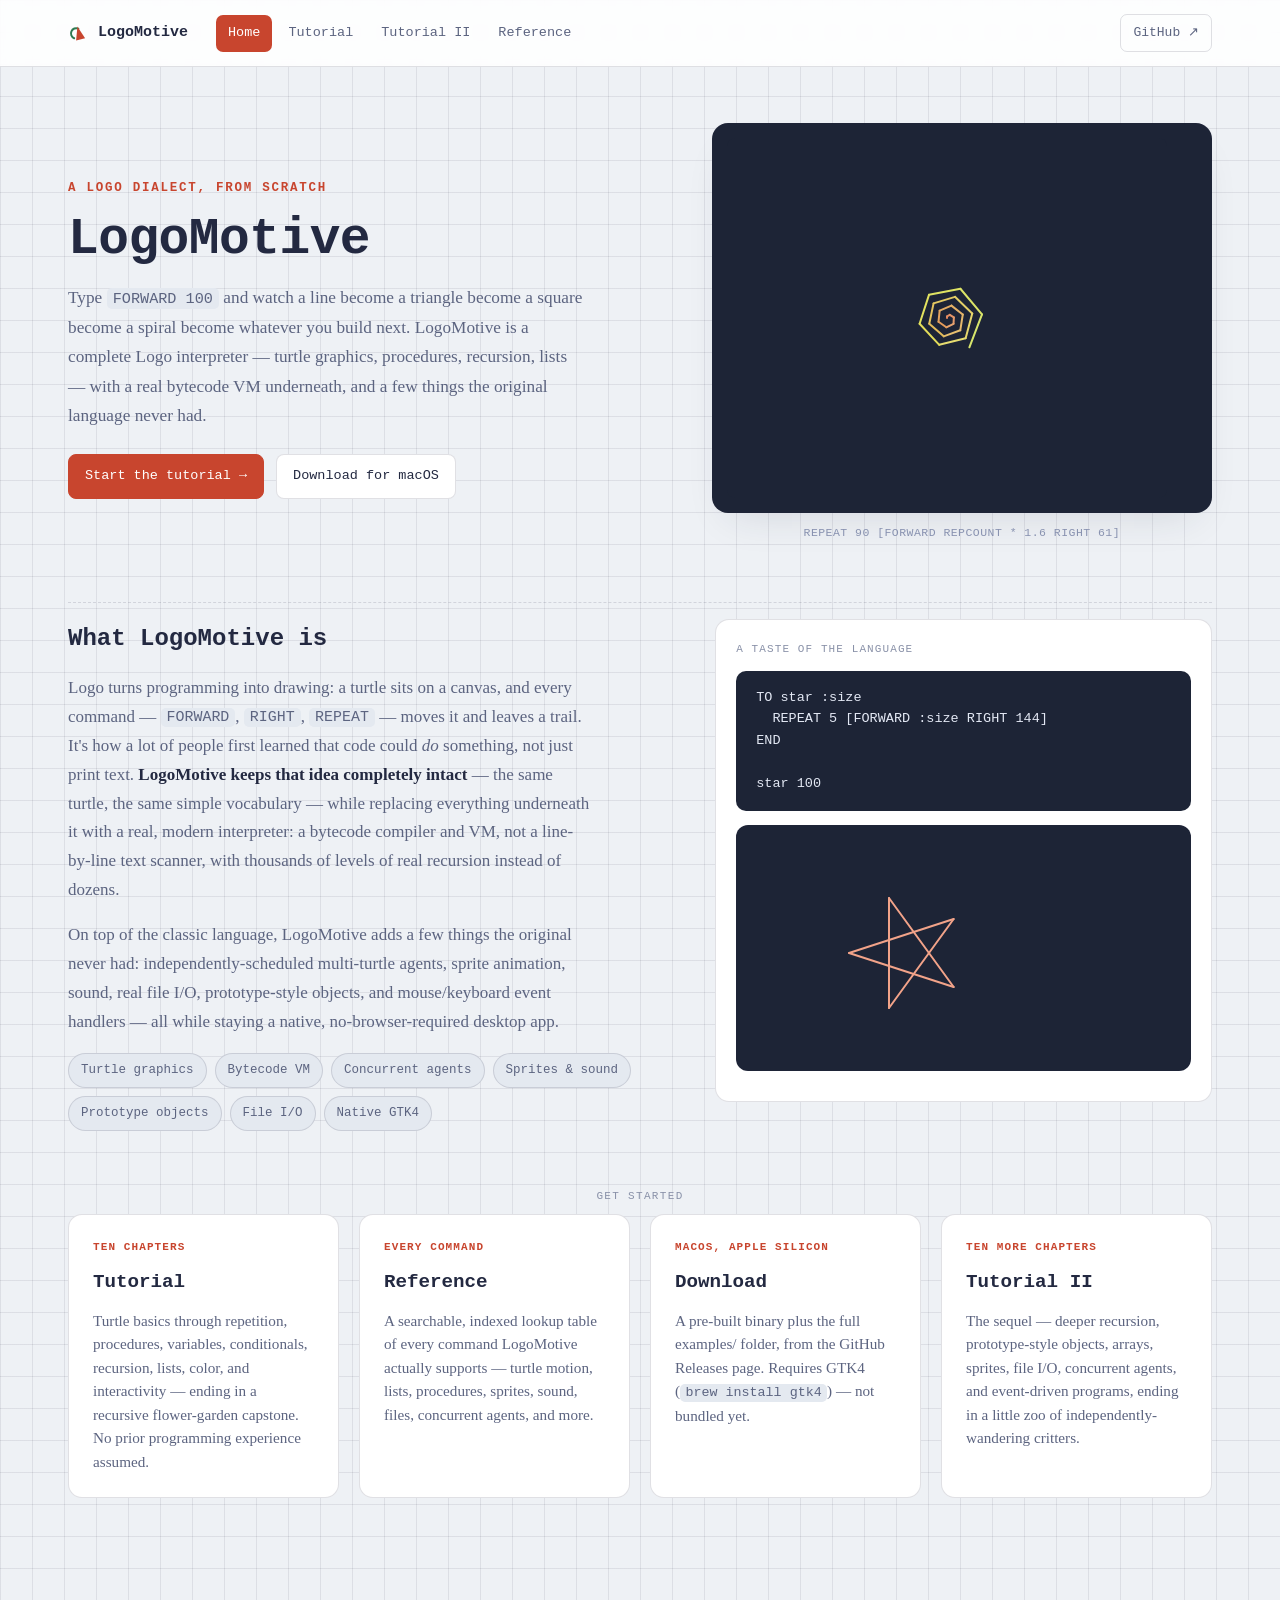
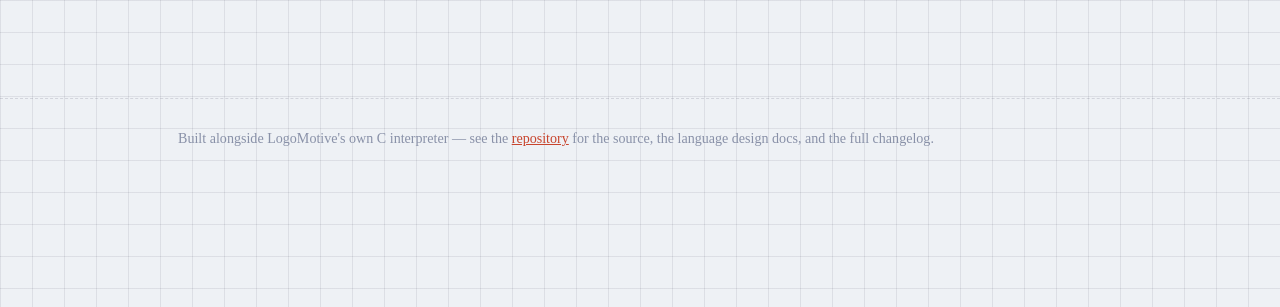
==== website/index.html @ 7a195133 "Add Tutorial II: objects, concurrent agents, sprites, and more docs/TUTORIAL_II.md -- the sequel to " ====
<!doctype html>
<html lang="en">
<head>
<meta charset="utf-8">
<meta name="viewport" content="width=device-width, initial-scale=1">
<title>LogoMotive</title>
<link rel="icon" type="image/svg+xml" href="assets/turtle-mark.svg">
<link rel="stylesheet" href="assets/style.css">
</head>
<body>

<header class="site-header">
  <div class="site-header-inner">
    <a class="site-logo" href="index.html">
      <svg class="logo-mark" viewBox="-50 -50 100 100" aria-hidden="true">
        <path class="trail" d="M -22,24 A 22,22 0 0 1 -3,-20" stroke-width="9" fill="none" stroke-linecap="round"/>
        <path class="turtle" d="M 0,-30 L 21,30 L -21,30 Z" transform="rotate(-14)"/>
      </svg>
      LogoMotive
    </a>
    <nav class="site-nav">
      <a href="index.html" class="current">Home</a>
      <a href="tutorial.html">Tutorial</a>
      <a href="tutorial-2.html">Tutorial II</a>
      <a href="reference.html">Reference</a>
    </nav>
    <a class="site-github" href="https://github.com/hansolovkarlsson/LogoMotive" target="_blank" rel="noopener">GitHub &#8599;</a>
  </div>
</header>

<div class="wrap">

  <div class="tutorial-hero" style="padding-top:56px;">
    <div>
      <p class="eyebrow">A Logo dialect, from scratch</p>
      <h1 class="title">LogoMotive</h1>
      <p class="lede">
        Type <code class="inline">FORWARD 100</code> and watch a line
        become a triangle become a square become a spiral become
        whatever you build next. LogoMotive is a complete Logo
        interpreter — turtle graphics, procedures, recursion, lists —
        with a real bytecode VM underneath, and a few things the
        original language never had.
      </p>
      <div class="hero-actions">
        <a class="btn primary" href="tutorial.html">Start the tutorial &rarr;</a>
        <a class="btn" href="https://github.com/hansolovkarlsson/LogoMotive/releases/latest" target="_blank" rel="noopener">Download for macOS</a>
      </div>
    </div>
    <div>
      <div class="hero-canvas-frame">
        <canvas id="hero-canvas" width="440" height="360"></canvas>
      </div>
      <p class="hero-canvas-caption">REPEAT 90 [FORWARD REPCOUNT * 1.6 RIGHT 61]</p>
    </div>
  </div>

  <div class="about-section">
    <div>
      <h2>What LogoMotive is</h2>
      <p>
        Logo turns programming into drawing: a turtle sits on a canvas,
        and every command — <code class="inline">FORWARD</code>,
        <code class="inline">RIGHT</code>, <code class="inline">REPEAT</code>
        — moves it and leaves a trail. It's how a lot of people first
        learned that code could <em>do</em> something, not just print
        text. <strong>LogoMotive keeps that idea completely intact</strong>
        — the same turtle, the same simple vocabulary — while replacing
        everything underneath it with a real, modern interpreter: a
        bytecode compiler and VM, not a line-by-line text scanner, with
        thousands of levels of real recursion instead of dozens.
      </p>
      <p>
        On top of the classic language, LogoMotive adds a few things
        the original never had: independently-scheduled multi-turtle
        agents, sprite animation, sound, real file I/O, prototype-style
        objects, and mouse/keyboard event handlers — all while staying
        a native, no-browser-required desktop app.
      </p>
      <div class="chip-row">
        <span class="chip">Turtle graphics</span>
        <span class="chip">Bytecode VM</span>
        <span class="chip">Concurrent agents</span>
        <span class="chip">Sprites &amp; sound</span>
        <span class="chip">Prototype objects</span>
        <span class="chip">File I/O</span>
        <span class="chip">Native GTK4</span>
      </div>
    </div>
    <div class="quicklook">
      <p class="quicklook-label">A taste of the language</p>
      <pre class="code">TO star :size
  REPEAT 5 [FORWARD :size RIGHT 144]
END

star 100</pre>
      <div class="diagram-frame">
        <canvas id="dg-star" width="280" height="220"></canvas>
      </div>
    </div>
  </div>

  <p class="section-label">Get started</p>
  <div class="card-grid">
    <a class="card" href="tutorial.html">
      <p class="card-eyebrow">Ten chapters</p>
      <h3>Tutorial</h3>
      <p>Turtle basics through repetition, procedures, variables,
      conditionals, recursion, lists, color, and interactivity — ending
      in a recursive flower-garden capstone. No prior programming
      experience assumed.</p>
    </a>
    <a class="card" href="reference.html">
      <p class="card-eyebrow">Every command</p>
      <h3>Reference</h3>
      <p>A searchable, indexed lookup table of every command
      LogoMotive actually supports — turtle motion, lists, procedures,
      sprites, sound, files, concurrent agents, and more.</p>
    </a>
    <a class="card" href="https://github.com/hansolovkarlsson/LogoMotive/releases/latest" target="_blank" rel="noopener">
      <p class="card-eyebrow">macOS, Apple Silicon</p>
      <h3>Download</h3>
      <p>A pre-built binary plus the full examples/ folder, from the
      GitHub Releases page. Requires GTK4 (<code class="inline">brew
      install gtk4</code>) — not bundled yet.</p>
    </a>
    <a class="card" href="tutorial-2.html">
      <p class="card-eyebrow">Ten more chapters</p>
      <h3>Tutorial II</h3>
      <p>The sequel — deeper recursion, prototype-style objects, arrays,
      sprites, file I/O, concurrent agents, and event-driven programs,
      ending in a little zoo of independently-wandering critters.</p>
    </a>
  </div>
</div>

<footer class="site-footer">
  <div class="wrap narrow">
    Built alongside LogoMotive's own C interpreter — see the
    <a href="https://github.com/hansolovkarlsson/LogoMotive" target="_blank" rel="noopener">repository</a>
    for the source, the language design docs, and the full changelog.
  </div>
</footer>

<script>
(function () {
  "use strict";
  var reduceMotion = window.matchMedia && window.matchMedia("(prefers-reduced-motion: reduce)").matches;

  function makeTurtle(ctx, cx, cy, strokeStyle) {
    var x = cx, y = cy, heading = 0;
    ctx.strokeStyle = strokeStyle;
    ctx.lineWidth = 2;
    ctx.lineCap = "round";
    return {
      forward: function (d) {
        var rad = (heading - 90) * Math.PI / 180;
        var nx = x + Math.cos(rad) * d;
        var ny = y + Math.sin(rad) * d;
        ctx.beginPath();
        ctx.moveTo(x, y);
        ctx.lineTo(nx, ny);
        ctx.stroke();
        x = nx; y = ny;
      },
      right: function (deg) { heading += deg; }
    };
  }

  function setupCanvas(id) {
    var canvas = document.getElementById(id);
    if (!canvas) return null;
    var dpr = window.devicePixelRatio || 1;
    var w = canvas.width, h = canvas.height;
    canvas.style.width = w + "px";
    canvas.style.height = h + "px";
    canvas.width = w * dpr;
    canvas.height = h * dpr;
    var ctx = canvas.getContext("2d");
    ctx.scale(dpr, dpr);
    return { ctx: ctx, w: w, h: h };
  }

  function drawStarDiagram() {
    var c = setupCanvas("dg-star");
    if (!c) return;
    var t = makeTurtle(c.ctx, c.w / 2, c.h / 2 + 60, "#f2a389");
    for (var i = 0; i < 5; i++) { t.forward(110); t.right(144); }
  }
  drawStarDiagram();

  var hero = document.getElementById("hero-canvas");
  if (hero) {
    var dpr = window.devicePixelRatio || 1;
    var w = hero.width, h = hero.height;
    hero.style.width = w + "px";
    hero.style.height = h + "px";
    hero.width = w * dpr;
    hero.height = h * dpr;
    var hctx = hero.getContext("2d");
    hctx.scale(dpr, dpr);

    var n = 6;
    var maxN = 90;
    var growing = true;

    function renderHero() {
      hctx.clearRect(0, 0, w, h);
      var t = makeTurtle(hctx, w / 2, h / 2, "#f2a389");
      for (var i = 1; i <= n; i++) {
        hctx.strokeStyle = "hsl(" + (14 + i * 2.4) + "deg 70% " + (62 + (i % 6)) + "%)";
        t.forward(i * 1.6);
        t.right(61);
      }
    }

    renderHero();

    if (!reduceMotion) {
      setInterval(function () {
        n += growing ? 1 : -1;
        if (n >= maxN) growing = false;
        if (n <= 6) growing = true;
        renderHero();
      }, 90);
    }
  }
})();
</script>

</body>
</html>
---- website/assets/style.css ----
/* Shared design system for the Logo learning-materials site.
   Same palette/type as the "Learning Logo" tutorial Artifact, so the
   site and that page read as one family. */

:root {
  --bg: #eef1f5;
  --surface: #ffffff;
  --surface-soft: #e4e9f0;
  --ink: #232941;
  --ink-soft: #5c6480;
  --ink-faint: #8991a8;
  --accent: #c8452e;
  --accent-ink: #ffffff;
  --accent-soft: #f6ded7;
  --accent2: #2f7a52;
  --accent2-soft: #dcefe3;
  --grid: rgba(35, 41, 65, 0.09);
  --rule: rgba(35, 41, 65, 0.14);
  --code-bg: #1d2436;
  --code-ink: #e3e8f4;
  --code-accent: #f2a389;
  --code-string: #a7d19c;
  --code-comment: #8892b0;
  --shadow: rgba(35, 41, 65, 0.14);
}
@media (prefers-color-scheme: dark) {
  :root:not([data-theme="light"]) {
    --bg: #12151f;
    --surface: #1a1f2d;
    --surface-soft: #232a3a;
    --ink: #e9ecf6;
    --ink-soft: #a4acc4;
    --ink-faint: #737c99;
    --accent: #e37457;
    --accent-ink: #17131a;
    --accent-soft: #3a2822;
    --accent2: #5cb489;
    --accent2-soft: #1f342a;
    --grid: rgba(233, 236, 246, 0.07);
    --rule: rgba(233, 236, 246, 0.14);
    --code-bg: #0d1019;
    --code-ink: #dde3f2;
    --code-accent: #f2a389;
    --code-string: #a7d19c;
    --code-comment: #737c99;
    --shadow: rgba(0, 0, 0, 0.4);
  }
}
:root[data-theme="dark"] {
  --bg: #12151f;
  --surface: #1a1f2d;
  --surface-soft: #232a3a;
  --ink: #e9ecf6;
  --ink-soft: #a4acc4;
  --ink-faint: #737c99;
  --accent: #e37457;
  --accent-ink: #17131a;
  --accent-soft: #3a2822;
  --accent2: #5cb489;
  --accent2-soft: #1f342a;
  --grid: rgba(233, 236, 246, 0.07);
  --rule: rgba(233, 236, 246, 0.14);
  --code-bg: #0d1019;
  --code-ink: #dde3f2;
  --code-accent: #f2a389;
  --code-string: #a7d19c;
  --code-comment: #737c99;
  --shadow: rgba(0, 0, 0, 0.4);
}
:root[data-theme="light"] {
  --bg: #eef1f5;
  --surface: #ffffff;
  --surface-soft: #e4e9f0;
  --ink: #232941;
  --ink-soft: #5c6480;
  --ink-faint: #8991a8;
  --accent: #c8452e;
  --accent-ink: #ffffff;
  --accent-soft: #f6ded7;
  --accent2: #2f7a52;
  --accent2-soft: #dcefe3;
  --grid: rgba(35, 41, 65, 0.09);
  --rule: rgba(35, 41, 65, 0.14);
  --code-bg: #1d2436;
  --code-ink: #e3e8f4;
  --code-accent: #f2a389;
  --code-string: #a7d19c;
  --code-comment: #8892b0;
  --shadow: rgba(35, 41, 65, 0.14);
}

* { box-sizing: border-box; }
html { background: var(--bg); }

body {
  margin: 0;
  background:
    linear-gradient(var(--grid) 1px, transparent 1px) 0 0 / 32px 32px,
    linear-gradient(90deg, var(--grid) 1px, transparent 1px) 0 0 / 32px 32px,
    var(--bg);
  color: var(--ink);
  font-family: "Iowan Old Style", "Palatino Linotype", Palatino, Georgia, "Noto Serif", serif;
  font-size: 17px;
  line-height: 1.7;
  -webkit-font-smoothing: antialiased;
}

a { color: var(--accent); }
a:focus-visible, button:focus-visible, summary:focus-visible, input:focus-visible {
  outline: 2px solid var(--accent);
  outline-offset: 3px;
}

h1, h2, h3, h4, .mono-label {
  font-family: ui-monospace, "SF Mono", "Menlo", "Consolas", monospace;
  color: var(--ink);
  text-wrap: balance;
}

code, .mono {
  font-family: ui-monospace, "SF Mono", "Menlo", "Consolas", monospace;
}

/* ---------- Site header (shared across every page) ---------- */

.site-header {
  border-bottom: 1px solid var(--rule);
  background: color-mix(in srgb, var(--surface) 88%, transparent);
  backdrop-filter: blur(6px);
  position: sticky;
  top: 0;
  z-index: 10;
}
.site-header-inner {
  max-width: 1200px;
  margin: 0 auto;
  padding: 14px 28px;
  display: flex;
  align-items: center;
  gap: 28px;
}
.site-logo {
  font-family: ui-monospace, "SF Mono", Menlo, Consolas, monospace;
  font-weight: 700;
  font-size: 15px;
  color: var(--ink);
  text-decoration: none;
  display: flex;
  align-items: center;
  gap: 8px;
  white-space: nowrap;
}
.site-logo .dot { color: var(--accent); }
.site-logo .logo-mark { width: 22px; height: 22px; flex-shrink: 0; }
.site-logo .logo-mark .trail { stroke: var(--accent2); }
.site-logo .logo-mark .turtle { fill: var(--accent); }
.site-nav {
  display: flex;
  gap: 4px;
  font-family: ui-monospace, "SF Mono", Menlo, Consolas, monospace;
  font-size: 13.5px;
  flex-wrap: wrap;
}
.site-nav a {
  color: var(--ink-soft);
  text-decoration: none;
  padding: 7px 12px;
  border-radius: 7px;
}
.site-nav a:hover { background: var(--surface-soft); color: var(--ink); }
.site-nav a.current { color: var(--accent-ink); background: var(--accent); }

.site-github {
  margin-left: auto;
  font-family: ui-monospace, "SF Mono", Menlo, Consolas, monospace;
  font-size: 13px;
  color: var(--ink-soft);
  text-decoration: none;
  padding: 7px 12px;
  border-radius: 7px;
  border: 1px solid var(--rule);
  white-space: nowrap;
}
.site-github:hover { border-color: var(--accent); color: var(--ink); }

.wrap {
  max-width: 1200px;
  margin: 0 auto;
  padding: 0 28px 96px;
}
.wrap.narrow { max-width: 980px; }

/* ---------- Generic hero / page-intro block ---------- */

.page-hero {
  padding: 56px 0 36px;
}
.eyebrow {
  font-family: ui-monospace, "SF Mono", Menlo, Consolas, monospace;
  font-size: 12.5px;
  letter-spacing: 0.14em;
  text-transform: uppercase;
  color: var(--accent);
  font-weight: 600;
  margin: 0 0 14px;
}
h1.title {
  font-size: clamp(2.2rem, 4.5vw, 3.2rem);
  line-height: 1.05;
  font-weight: 700;
  letter-spacing: -0.01em;
  margin: 0 0 16px;
}
.lede {
  font-size: 1.08rem;
  color: var(--ink-soft);
  max-width: 60ch;
  margin: 0 0 24px;
}
.hero-actions { display: flex; gap: 12px; flex-wrap: wrap; }

.btn {
  display: inline-flex;
  align-items: center;
  gap: 8px;
  font-family: ui-monospace, "SF Mono", Menlo, Consolas, monospace;
  font-size: 13.5px;
  padding: 10px 16px;
  border-radius: 8px;
  text-decoration: none;
  border: 1px solid var(--rule);
  color: var(--ink);
  background: var(--surface);
  transition: transform 0.15s ease, border-color 0.15s ease;
}
.btn:hover { border-color: var(--accent); transform: translateY(-1px); }
.btn.primary { background: var(--accent); color: var(--accent-ink); border-color: var(--accent); }

/* ---------- Card grid (index page) ---------- */

.card-grid {
  display: grid;
  grid-template-columns: repeat(auto-fit, minmax(260px, 1fr));
  gap: 20px;
  margin: 8px 0 40px;
}
.card {
  background: var(--surface);
  border: 1px solid var(--rule);
  border-radius: 14px;
  padding: 24px;
  text-decoration: none;
  color: var(--ink);
  display: flex;
  flex-direction: column;
  gap: 10px;
  transition: transform 0.15s ease, border-color 0.15s ease;
}
.card:hover { border-color: var(--accent); transform: translateY(-2px); }
.card .card-eyebrow {
  font-family: ui-monospace, "SF Mono", Menlo, Consolas, monospace;
  font-size: 11px;
  letter-spacing: 0.1em;
  text-transform: uppercase;
  color: var(--accent);
  font-weight: 600;
}
.card h3 { margin: 0; font-size: 1.2rem; }
.card p { margin: 0; color: var(--ink-soft); font-size: 0.95rem; line-height: 1.55; }
.card.disabled { opacity: 0.55; cursor: default; }
.card.disabled:hover { border-color: var(--rule); transform: none; }

/* ---------- Landing-page "about" section + feature chips ---------- */

.about-section {
  display: grid;
  grid-template-columns: 1.1fr 0.9fr;
  gap: 40px;
  align-items: start;
  padding: 16px 0 48px;
  border-top: 1px dashed var(--rule);
  margin-top: 8px;
}
@media (max-width: 760px) {
  .about-section { grid-template-columns: 1fr; }
}
.about-section h2 { font-size: 1.5rem; margin: 32px 0 14px; }
.about-section h2:first-child { margin-top: 0; }
.about-section p { max-width: 62ch; margin: 0 0 16px; color: var(--ink-soft); }
.about-section p strong { color: var(--ink); }

.chip-row { display: flex; flex-wrap: wrap; gap: 8px; margin: 0 0 8px; }
.chip {
  font-family: ui-monospace, "SF Mono", Menlo, Consolas, monospace;
  font-size: 12.5px;
  padding: 6px 12px;
  border-radius: 999px;
  background: var(--surface-soft);
  color: var(--ink-soft);
  border: 1px solid var(--rule);
  white-space: nowrap;
}

.quicklook {
  background: var(--surface);
  border: 1px solid var(--rule);
  border-radius: 14px;
  padding: 20px;
}
.quicklook .quicklook-label {
  font-family: ui-monospace, "SF Mono", Menlo, Consolas, monospace;
  font-size: 11px;
  letter-spacing: 0.1em;
  text-transform: uppercase;
  color: var(--ink-faint);
  margin: 0 0 12px;
}
.quicklook pre.code { margin: 0 0 14px; }
.quicklook .diagram-frame { margin: 0; width: 100%; }
.quicklook .diagram-frame canvas { width: 100%; height: auto; }

.section-label {
  text-align: center;
  font-family: ui-monospace, "SF Mono", Menlo, Consolas, monospace;
  font-size: 11px;
  letter-spacing: 0.12em;
  text-transform: uppercase;
  color: var(--ink-faint);
  margin: 0 0 4px;
}

/* ---------- Two-column layout: sidebar index + content ---------- */

.layout {
  display: grid;
  grid-template-columns: 240px minmax(0, 1fr);
  gap: 40px;
  align-items: start;
}
@media (max-width: 860px) {
  .layout { grid-template-columns: 1fr; }
}

aside.index-nav {
  position: sticky;
  top: 76px;
  max-height: calc(100vh - 100px);
  overflow-y: auto;
  font-family: ui-monospace, "SF Mono", Menlo, Consolas, monospace;
  font-size: 13px;
  padding-bottom: 20px;
}
@media (max-width: 860px) {
  aside.index-nav { position: static; max-height: none; margin-bottom: 20px; }
}
.index-search {
  width: 100%;
  padding: 8px 10px;
  border-radius: 7px;
  border: 1px solid var(--rule);
  background: var(--surface);
  color: var(--ink);
  font: inherit;
  font-size: 13px;
  margin-bottom: 14px;
}
.index-nav h4 {
  text-transform: uppercase;
  letter-spacing: 0.1em;
  color: var(--ink-faint);
  font-size: 10.5px;
  margin: 18px 0 6px;
}
.index-nav h4:first-child { margin-top: 0; }
.index-nav ul { list-style: none; margin: 0; padding: 0; }
.index-nav li { margin: 0; }
.index-nav a {
  display: block;
  padding: 4px 8px;
  margin: 0 -8px;
  border-radius: 6px;
  text-decoration: none;
  color: var(--ink-soft);
}
.index-nav a:hover { background: var(--surface-soft); color: var(--ink); }
.index-nav a.current { background: var(--accent-soft); color: var(--accent); }
.index-nav li.hidden { display: none; }

main.ref-main { min-width: 0; }

/* ---------- Reference entries ---------- */

.ref-section { padding: 8px 0 28px; }
.ref-section > h2 {
  font-size: 1.05rem;
  text-transform: uppercase;
  letter-spacing: 0.08em;
  color: var(--ink-faint);
  border-bottom: 1px dashed var(--rule);
  padding-bottom: 10px;
  margin: 0 0 20px;
}

.ref-entry {
  background: var(--surface);
  border: 1px solid var(--rule);
  border-radius: 12px;
  padding: 18px 22px;
  margin: 0 0 16px;
  scroll-margin-top: 76px;
  transition: border-color 0.3s ease, box-shadow 0.3s ease;
}
.ref-entry:target {
  border-color: var(--accent);
  box-shadow: 0 0 0 3px var(--accent-soft);
}
.ref-entry h3 {
  margin: 0 0 8px;
  font-size: 1.05rem;
  display: flex;
  align-items: baseline;
  gap: 10px;
  flex-wrap: wrap;
}
.ref-entry h3 .aliases {
  font-size: 0.8rem;
  font-weight: 400;
  color: var(--ink-faint);
}
.ref-entry .sig {
  font-size: 0.82rem;
  color: var(--ink-soft);
  margin: 0 0 10px;
}
.ref-entry p { margin: 0 0 10px; color: var(--ink-soft); font-size: 0.95rem; }
.ref-entry p:last-child { margin-bottom: 0; }

/* ---------- Shared content components (tutorial + reference) ---------- */

code.inline {
  font-family: ui-monospace, "SF Mono", Menlo, Consolas, monospace;
  background: var(--surface-soft);
  padding: 0.1em 0.4em;
  border-radius: 5px;
  font-size: 0.88em;
}

pre.code {
  background: var(--code-bg);
  color: var(--code-ink);
  border-radius: 10px;
  padding: 16px 20px;
  overflow-x: auto;
  font-family: ui-monospace, "SF Mono", Menlo, Consolas, monospace;
  font-size: 13.5px;
  line-height: 1.6;
  margin: 0 0 10px;
}
pre.code .kw { color: var(--code-accent); }
pre.code .str { color: var(--code-string); }
pre.code .cm { color: var(--code-comment); }

.output {
  background: var(--surface-soft);
  border-left: 3px solid var(--ink-faint);
  border-radius: 0 8px 8px 0;
  padding: 10px 16px;
  font-family: ui-monospace, "SF Mono", Menlo, Consolas, monospace;
  font-size: 13px;
  color: var(--ink-soft);
  margin: 0 0 20px;
  white-space: pre-wrap;
}
.output::before {
  content: "OUTPUT";
  display: block;
  font-size: 10px;
  letter-spacing: 0.12em;
  color: var(--ink-faint);
  margin-bottom: 6px;
}

.tryit {
  background: var(--accent2-soft);
  border-radius: 10px;
  padding: 18px 22px;
  margin: 24px 0 8px;
  max-width: 68ch;
}
.tryit .label {
  font-family: ui-monospace, "SF Mono", Menlo, Consolas, monospace;
  font-size: 11.5px;
  letter-spacing: 0.1em;
  text-transform: uppercase;
  color: var(--accent2);
  font-weight: 600;
  margin: 0 0 10px;
}
.tryit ul { margin: 0; padding-left: 20px; }
.tryit li { margin-bottom: 6px; }
.tryit li:last-child { margin-bottom: 0; }

.diagram-frame {
  background: var(--code-bg);
  border-radius: 12px;
  padding: 12px;
  margin: 8px 0 24px;
  display: inline-block;
  border: 1px solid var(--rule);
}
.diagram-frame canvas { display: block; border-radius: 6px; }

.note {
  border-left: 3px solid var(--accent);
  background: var(--accent-soft);
  padding: 12px 18px;
  border-radius: 0 8px 8px 0;
  margin: 0 0 20px;
  max-width: 66ch;
  color: var(--ink);
  font-size: 0.95rem;
}

footer.site-footer {
  margin-top: 64px;
  padding: 28px 0 60px;
  border-top: 1px dashed var(--rule);
  color: var(--ink-faint);
  font-size: 0.88rem;
}

/* ---------- Tutorial-page-specific layout ---------- */

.tutorial-hero {
  padding: 40px 0 40px;
  display: grid;
  grid-template-columns: 1.1fr 0.9fr;
  gap: 32px;
  align-items: center;
}
@media (max-width: 760px) {
  .tutorial-hero { grid-template-columns: 1fr; }
}
.hero-canvas-frame {
  background: var(--code-bg);
  border-radius: 16px;
  padding: 14px;
  box-shadow: 0 18px 40px -18px var(--shadow);
  border: 1px solid var(--rule);
}
.hero-canvas-frame canvas { display: block; width: 100%; height: auto; border-radius: 8px; background: var(--code-bg); }
.hero-canvas-caption {
  font-family: ui-monospace, "SF Mono", Menlo, Consolas, monospace;
  font-size: 11.5px;
  color: var(--code-comment);
  margin-top: 10px;
  text-align: center;
  letter-spacing: 0.04em;
}

nav.chapter-toc {
  position: sticky;
  top: 76px;
  font-family: ui-monospace, "SF Mono", Menlo, Consolas, monospace;
  font-size: 13px;
}
@media (max-width: 860px) {
  nav.chapter-toc { position: static; margin-bottom: 12px; }
}
nav.chapter-toc .toc-label {
  text-transform: uppercase;
  letter-spacing: 0.12em;
  color: var(--ink-faint);
  font-size: 11px;
  margin-bottom: 10px;
}
nav.chapter-toc ol { list-style: none; margin: 0; padding: 0; display: flex; flex-direction: column; gap: 2px; }
nav.chapter-toc a { display: block; padding: 6px 8px; margin: 0 -8px; border-radius: 6px; text-decoration: none; color: var(--ink-soft); }
nav.chapter-toc a:hover { background: var(--surface-soft); color: var(--ink); }
nav.chapter-toc a .num { color: var(--accent); margin-right: 6px; }

.howto {
  background: var(--surface);
  border: 1px solid var(--rule);
  border-radius: 12px;
  padding: 20px 24px;
  margin: 0 0 40px;
}
.howto h2 { font-size: 1rem; margin: 0 0 10px; }
.howto p { margin: 0 0 8px; color: var(--ink-soft); }
.howto p:last-child { margin-bottom: 0; }

section.chapter { padding: 36px 0 8px; border-top: 1px dashed var(--rule); }
section.chapter:first-of-type { border-top: none; }
.chapter-head { display: flex; align-items: baseline; gap: 14px; margin-bottom: 18px; }
.chapter-num { font-family: ui-monospace, "SF Mono", Menlo, Consolas, monospace; font-size: 2rem; font-weight: 700; color: var(--accent); line-height: 1; }
.chapter-head h2 { font-size: 1.5rem; margin: 0; }
section.chapter p { margin: 0 0 16px; max-width: 68ch; }
section.chapter ul { max-width: 66ch; }

@media (prefers-reduced-motion: reduce) {
  * { animation-duration: 0.001ms !important; animation-iteration-count: 1 !important; }
}
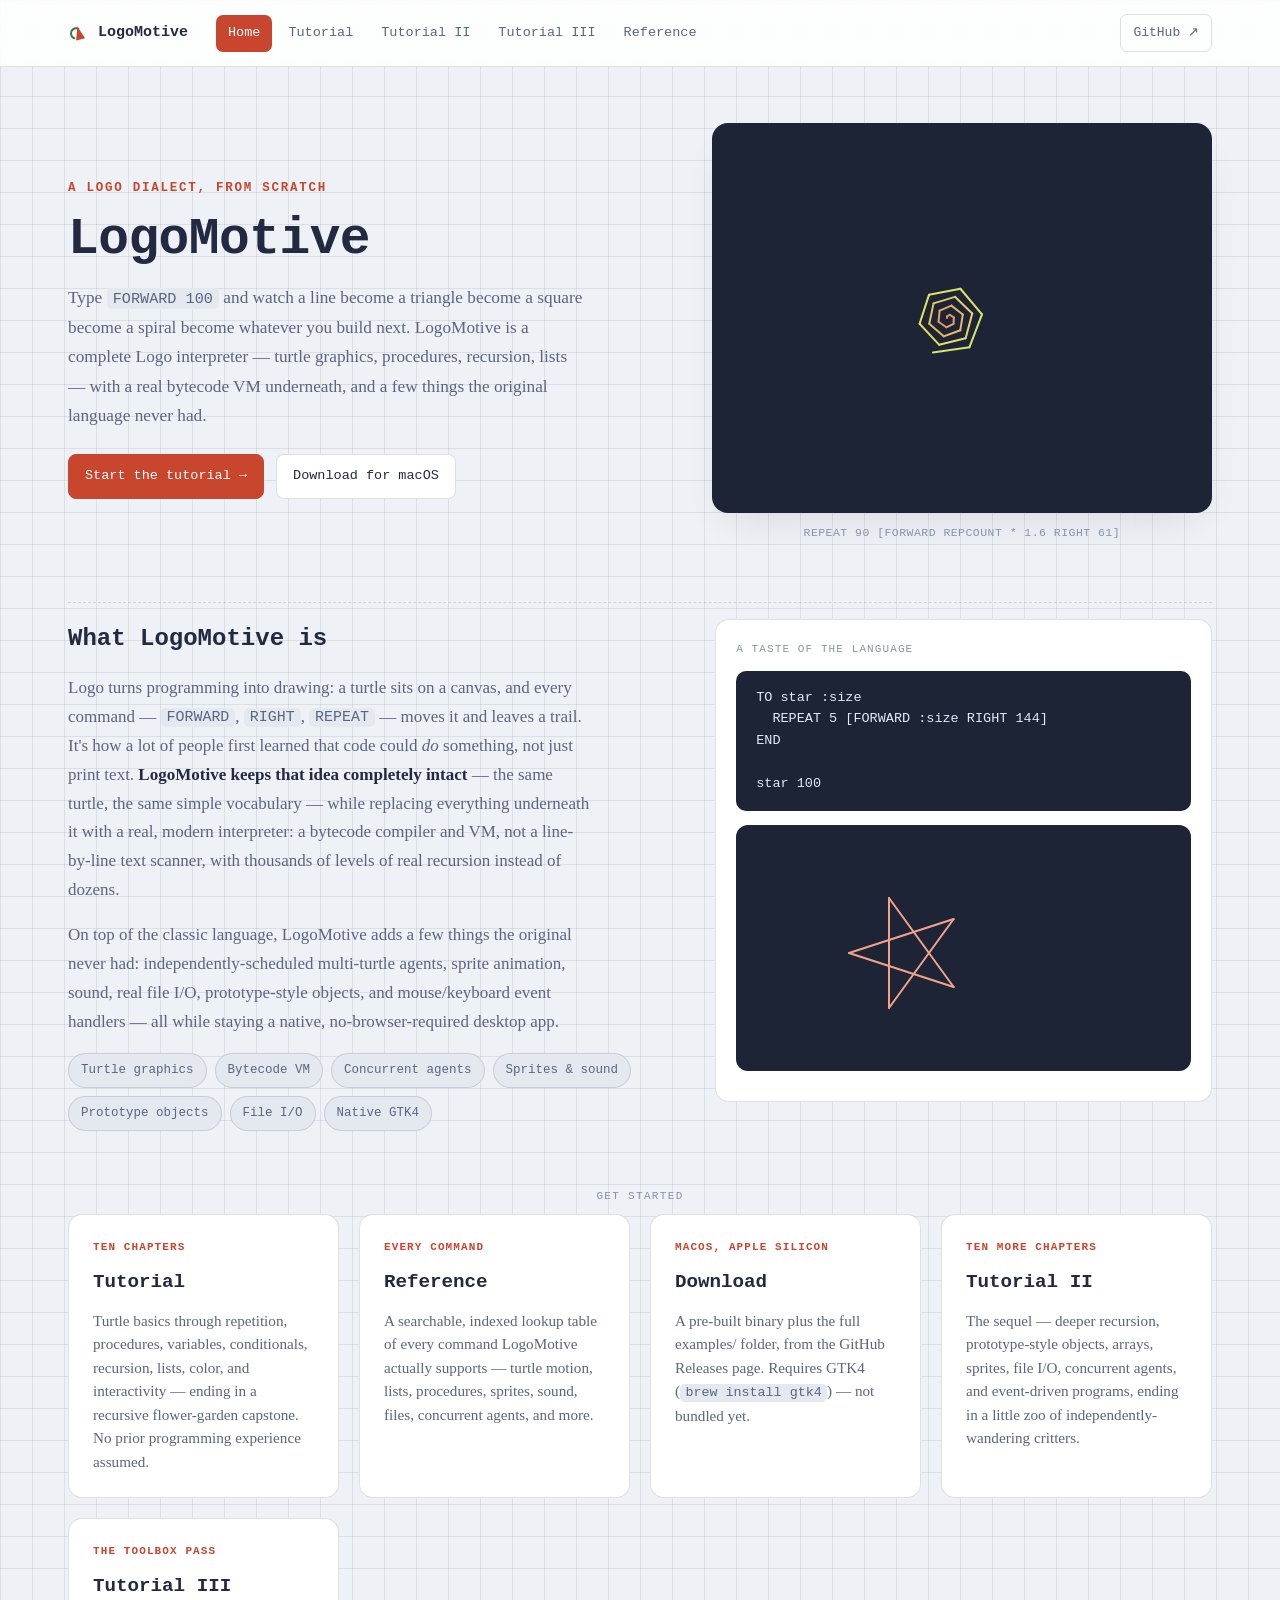
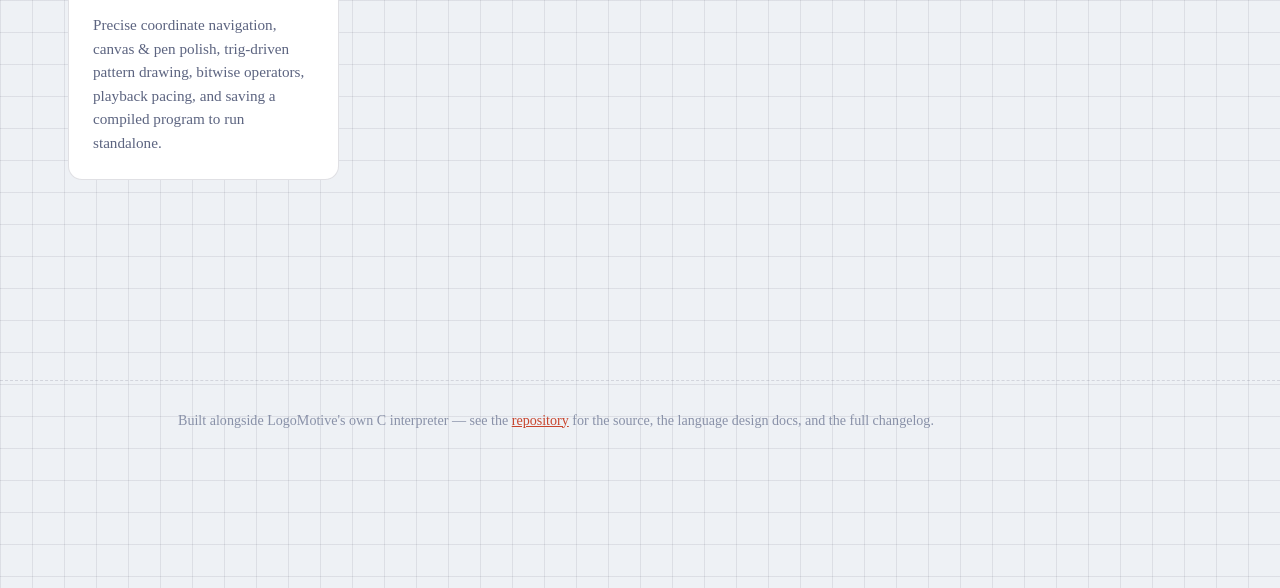
==== commit fcf75593: "Add Tutorial III: precise navigation, trig, and bytecode save/load docs/TUTORIAL_III.md -- the third" ====
--- a/website/index.html
+++ b/website/index.html
@@ -22,6 +22,7 @@
       <a href="index.html" class="current">Home</a>
       <a href="tutorial.html">Tutorial</a>
       <a href="tutorial-2.html">Tutorial II</a>
+      <a href="tutorial-3.html">Tutorial III</a>
       <a href="reference.html">Reference</a>
     </nav>
     <a class="site-github" href="https://github.com/hansolovkarlsson/LogoMotive" target="_blank" rel="noopener">GitHub &#8599;</a>
@@ -131,6 +132,13 @@
       sprites, file I/O, concurrent agents, and event-driven programs,
       ending in a little zoo of independently-wandering critters.</p>
     </a>
+    <a class="card" href="tutorial-3.html">
+      <p class="card-eyebrow">The toolbox pass</p>
+      <h3>Tutorial III</h3>
+      <p>Precise coordinate navigation, canvas &amp; pen polish,
+      trig-driven pattern drawing, bitwise operators, playback pacing,
+      and saving a compiled program to run standalone.</p>
+    </a>
   </div>
 </div>
 
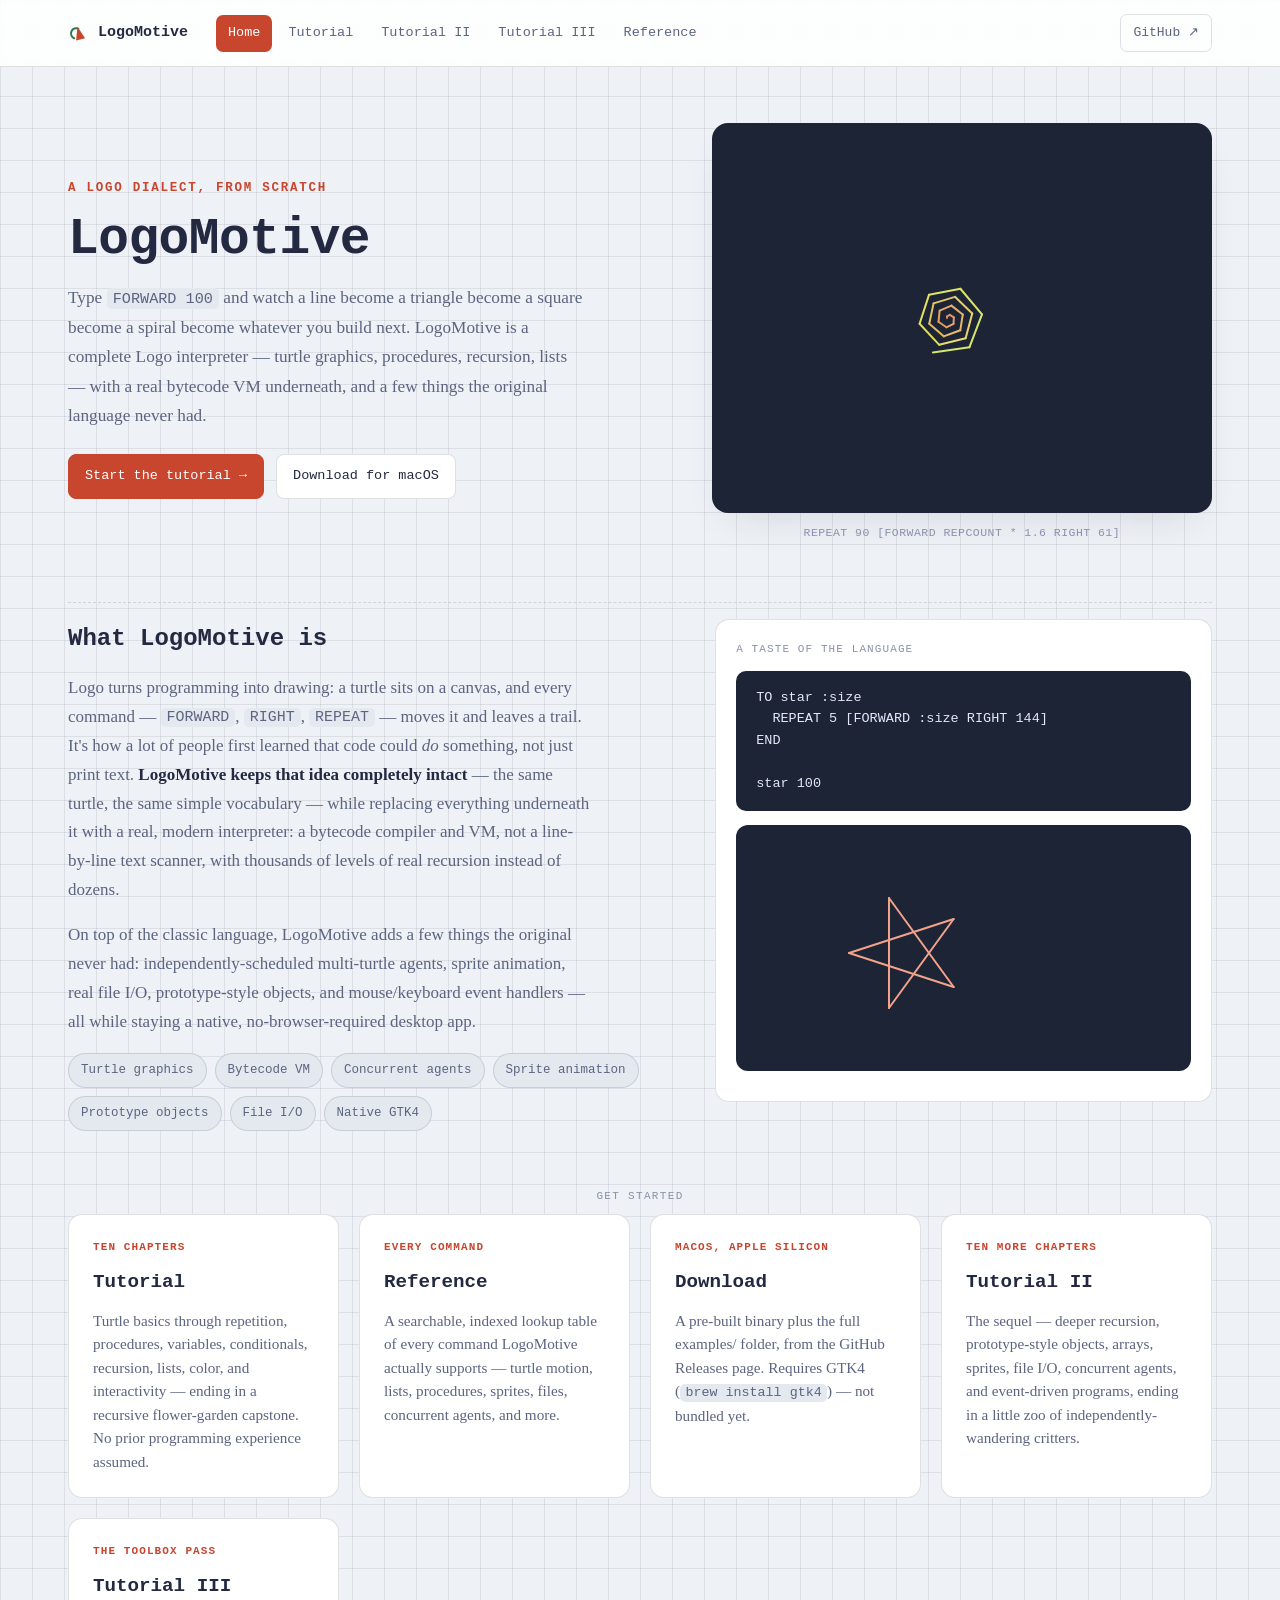
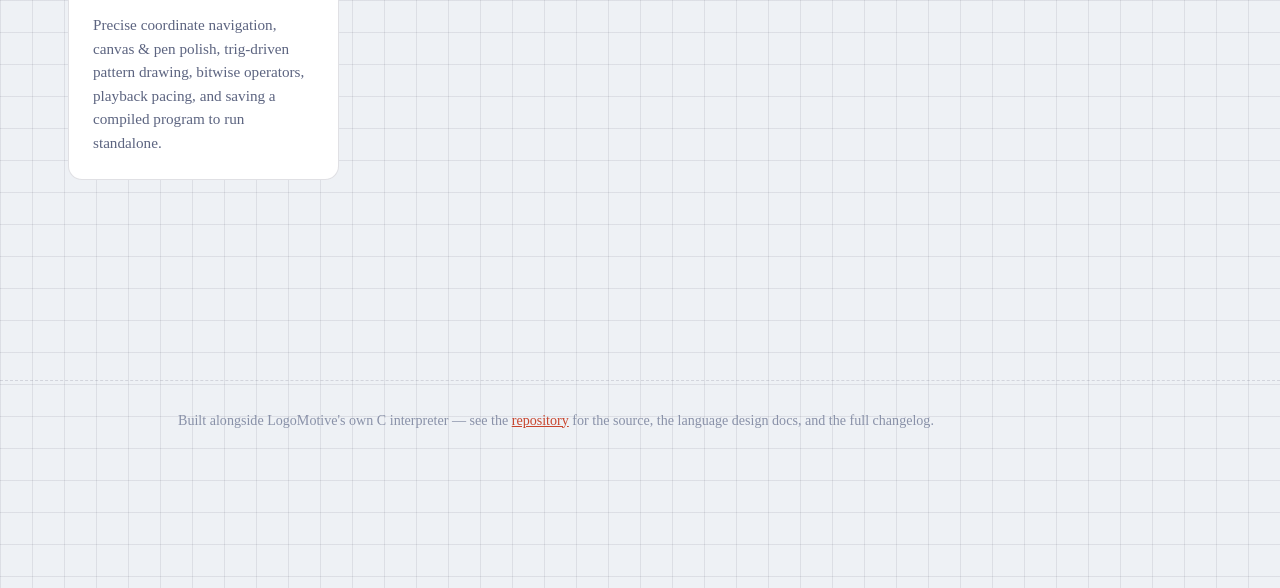
==== commit 5521584f: "Fix five doc issues found by an audit prompted by the joystick mistake - Drop false "sound" claims (" ====
--- a/website/index.html
+++ b/website/index.html
@@ -74,7 +74,7 @@
       <p>
         On top of the classic language, LogoMotive adds a few things
         the original never had: independently-scheduled multi-turtle
-        agents, sprite animation, sound, real file I/O, prototype-style
+        agents, sprite animation, real file I/O, prototype-style
         objects, and mouse/keyboard event handlers — all while staying
         a native, no-browser-required desktop app.
       </p>
@@ -82,7 +82,7 @@
         <span class="chip">Turtle graphics</span>
         <span class="chip">Bytecode VM</span>
         <span class="chip">Concurrent agents</span>
-        <span class="chip">Sprites &amp; sound</span>
+        <span class="chip">Sprite animation</span>
         <span class="chip">Prototype objects</span>
         <span class="chip">File I/O</span>
         <span class="chip">Native GTK4</span>
@@ -116,7 +116,7 @@
       <h3>Reference</h3>
       <p>A searchable, indexed lookup table of every command
       LogoMotive actually supports — turtle motion, lists, procedures,
-      sprites, sound, files, concurrent agents, and more.</p>
+      sprites, files, concurrent agents, and more.</p>
     </a>
     <a class="card" href="https://github.com/hansolovkarlsson/LogoMotive/releases/latest" target="_blank" rel="noopener">
       <p class="card-eyebrow">macOS, Apple Silicon</p>
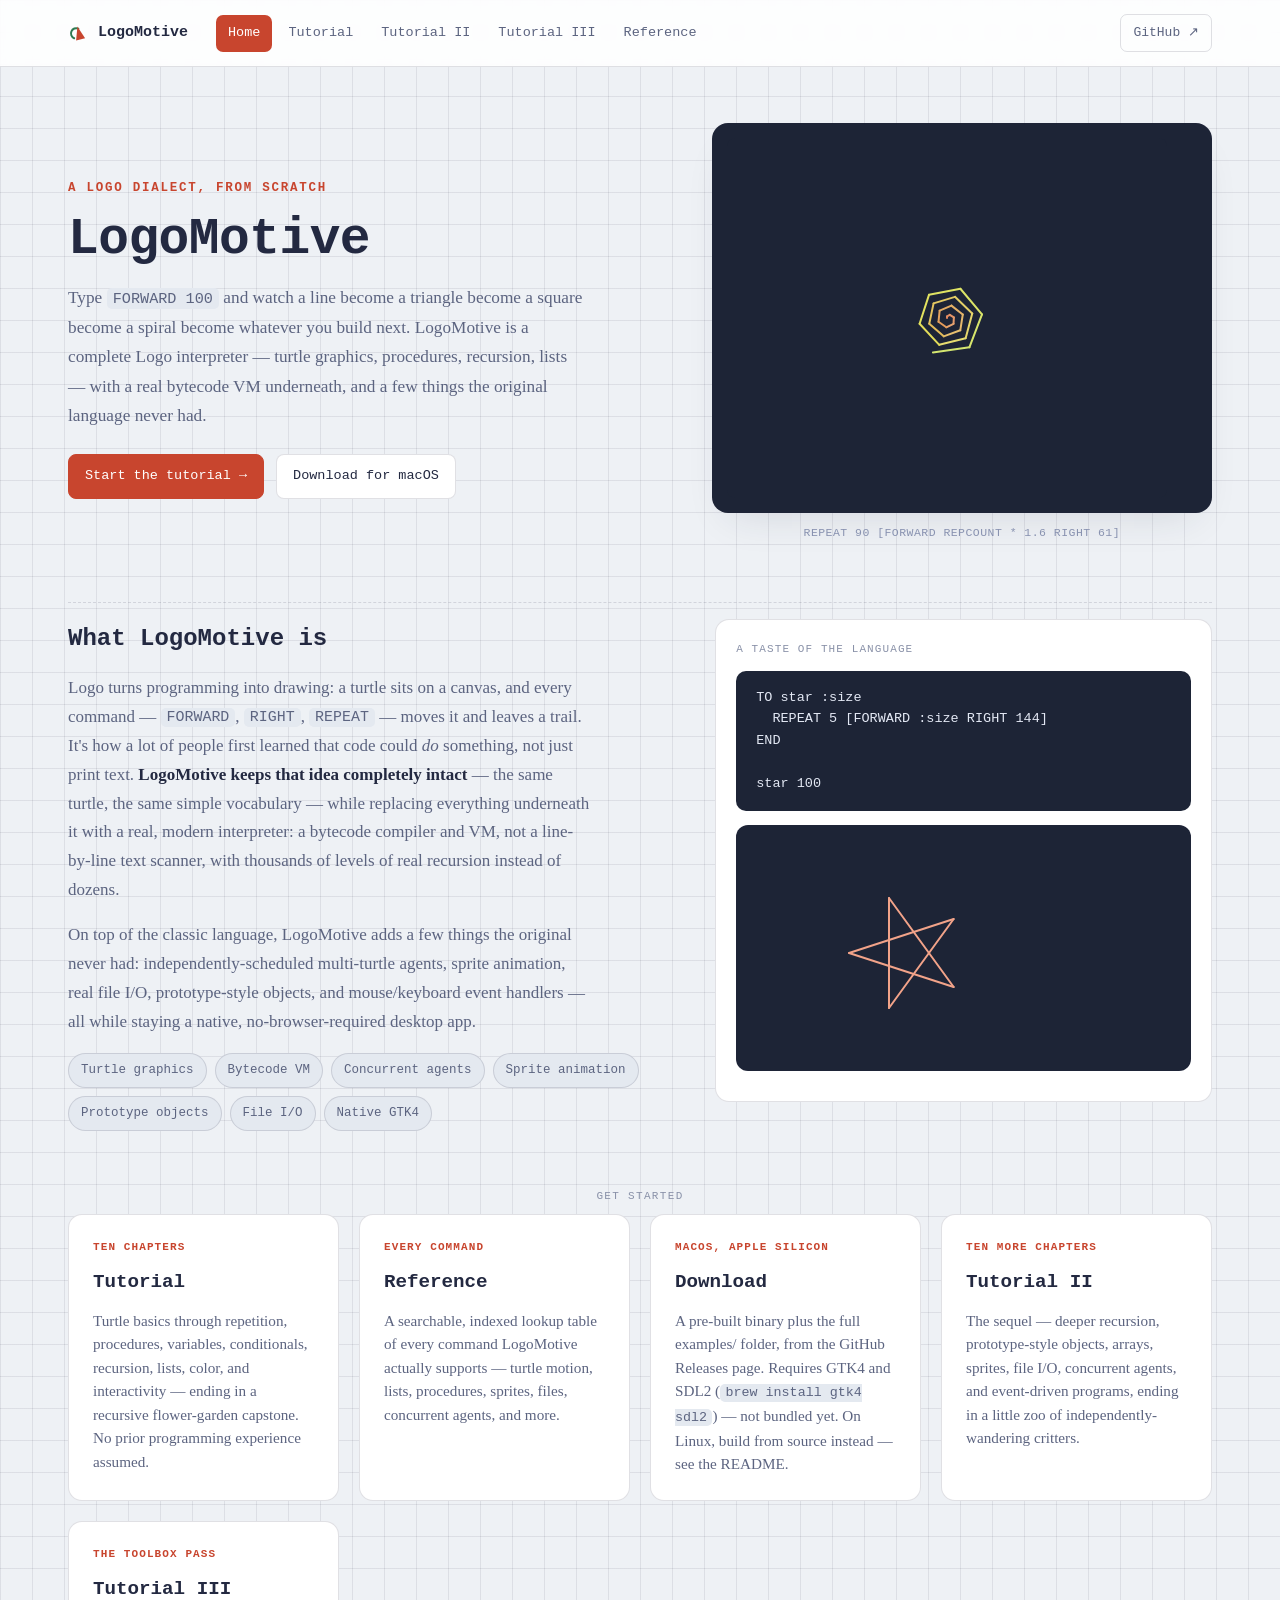
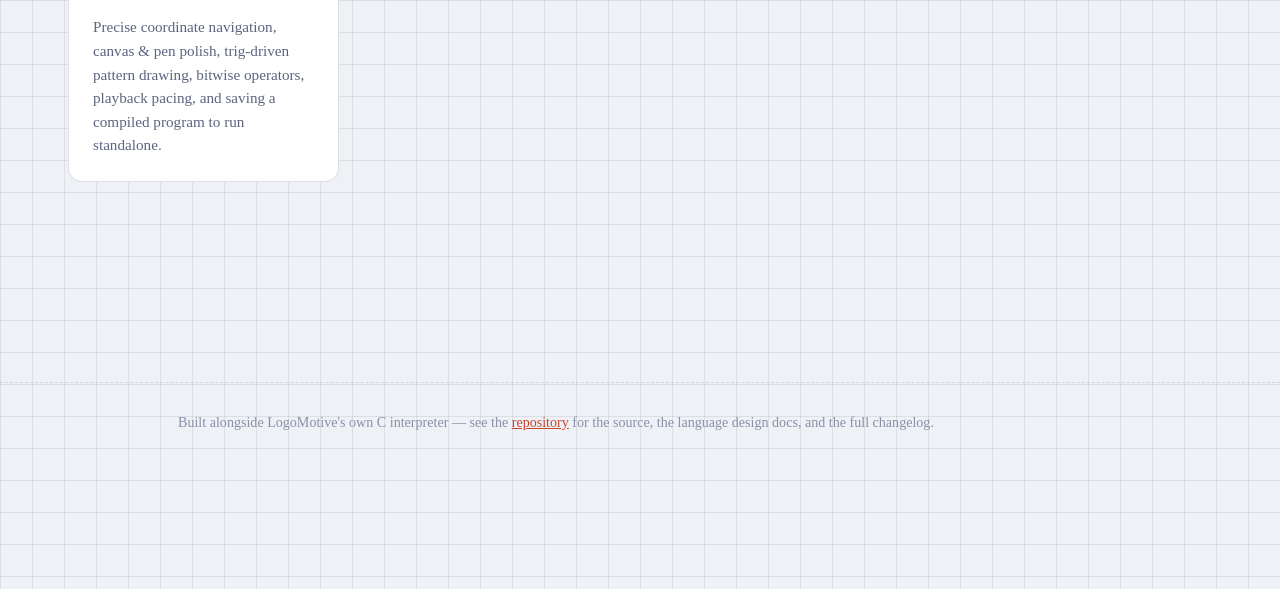
==== commit a492f11a: "Make LogoMotive build and run on Linux Verified on Fedora 42 (aarch64, gcc 15.2.1, GTK 4.18.6, SDL2 " ====
--- a/website/index.html
+++ b/website/index.html
@@ -122,8 +122,9 @@
       <p class="card-eyebrow">macOS, Apple Silicon</p>
       <h3>Download</h3>
       <p>A pre-built binary plus the full examples/ folder, from the
-      GitHub Releases page. Requires GTK4 (<code class="inline">brew
-      install gtk4</code>) — not bundled yet.</p>
+      GitHub Releases page. Requires GTK4 and SDL2 (<code class="inline">brew
+      install gtk4 sdl2</code>) — not bundled yet. On Linux, build from
+      source instead — see the README.</p>
     </a>
     <a class="card" href="tutorial-2.html">
       <p class="card-eyebrow">Ten more chapters</p>
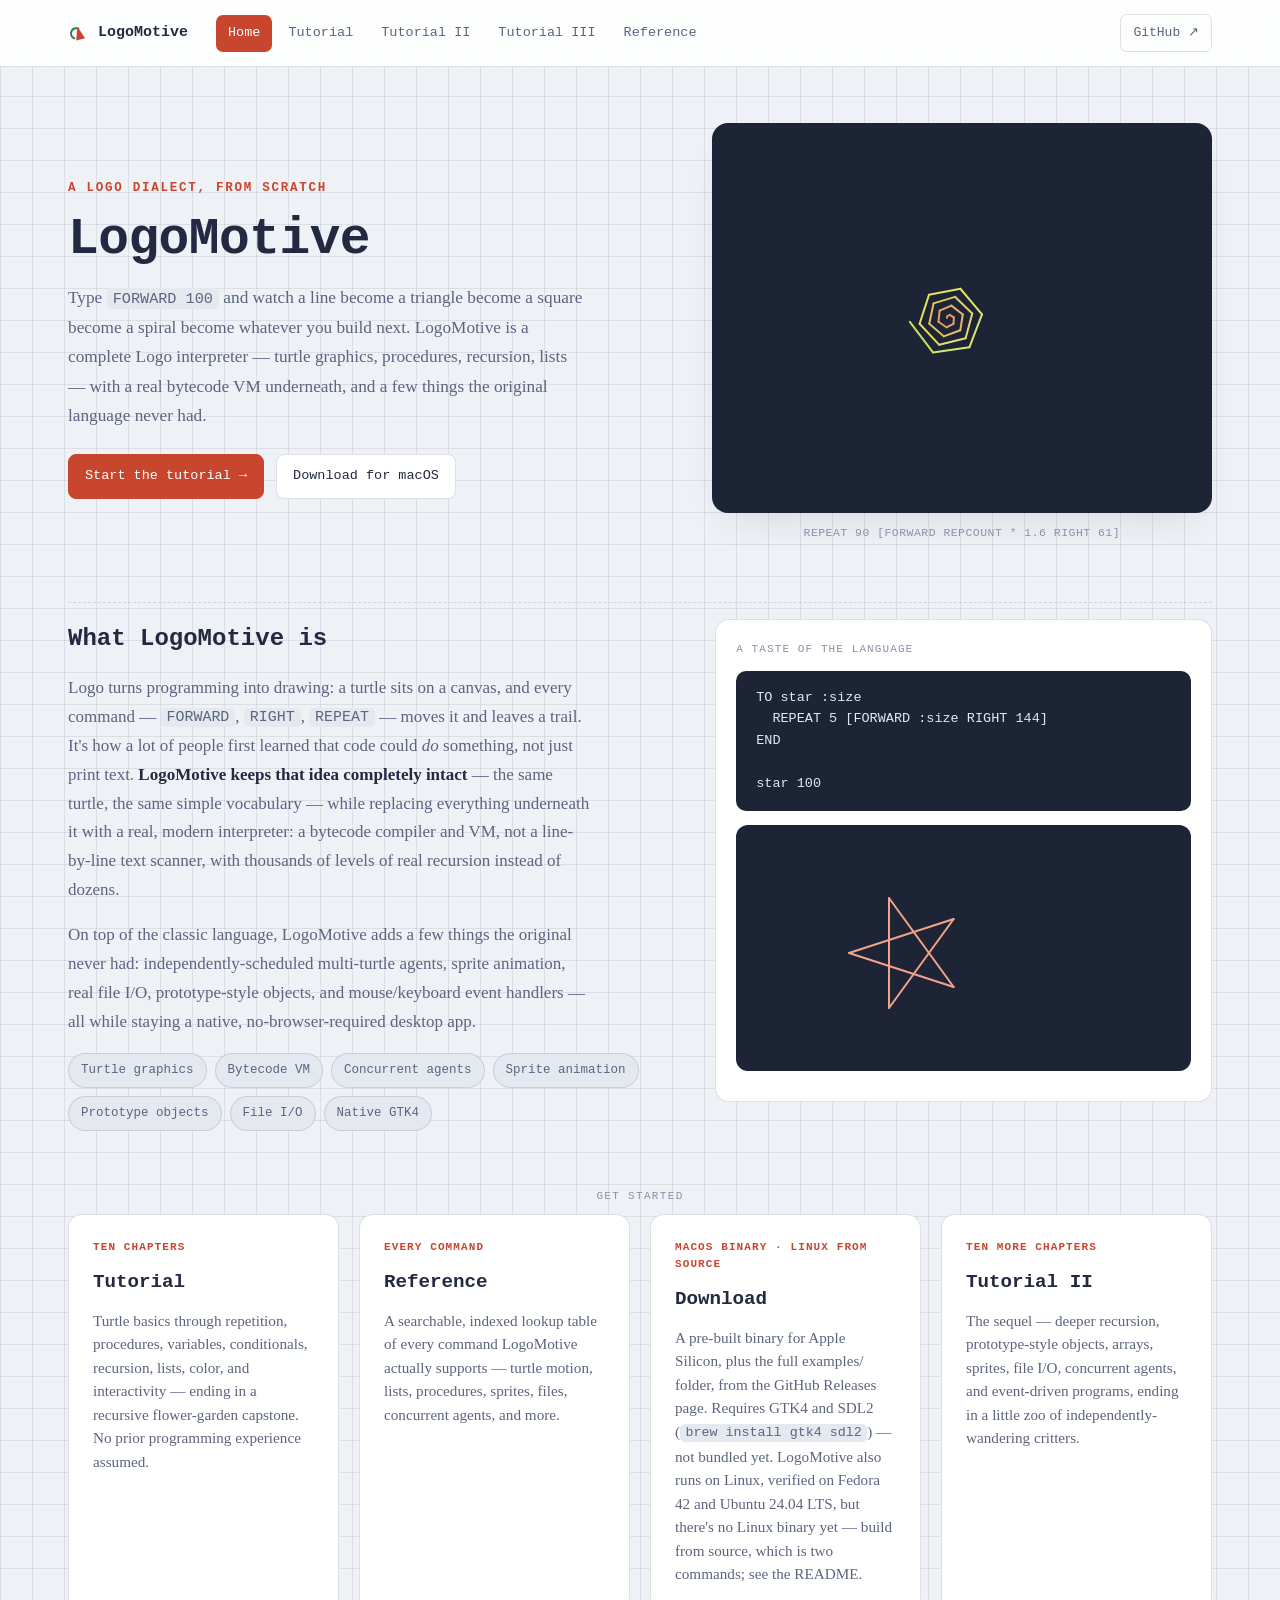
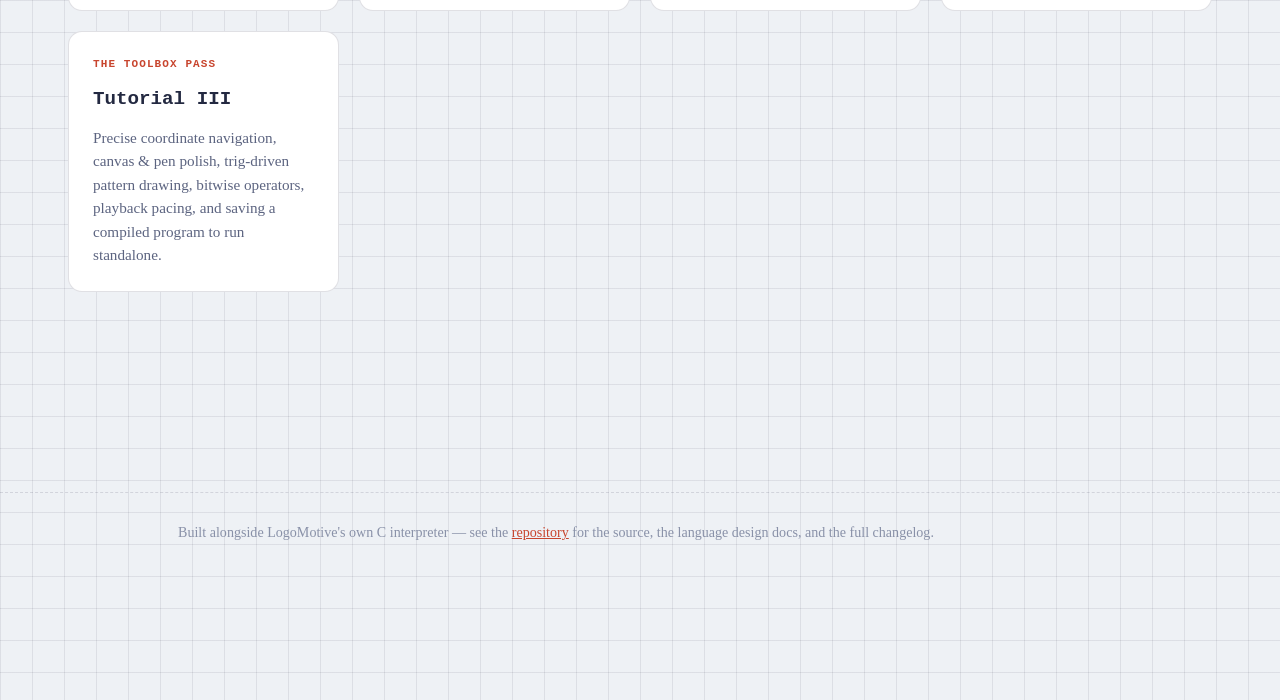
==== commit d89946cd: "Say on the website that Linux is supported The download card described the macOS binary and treated " ====
--- a/website/index.html
+++ b/website/index.html
@@ -119,12 +119,14 @@
       sprites, files, concurrent agents, and more.</p>
     </a>
     <a class="card" href="https://github.com/hansolovkarlsson/LogoMotive/releases/latest" target="_blank" rel="noopener">
-      <p class="card-eyebrow">macOS, Apple Silicon</p>
+      <p class="card-eyebrow">macOS binary · Linux from source</p>
       <h3>Download</h3>
-      <p>A pre-built binary plus the full examples/ folder, from the
-      GitHub Releases page. Requires GTK4 and SDL2 (<code class="inline">brew
-      install gtk4 sdl2</code>) — not bundled yet. On Linux, build from
-      source instead — see the README.</p>
+      <p>A pre-built binary for Apple Silicon, plus the full examples/
+      folder, from the GitHub Releases page. Requires GTK4 and SDL2
+      (<code class="inline">brew install gtk4 sdl2</code>) — not bundled
+      yet. LogoMotive also runs on Linux, verified on Fedora 42 and
+      Ubuntu 24.04 LTS, but there's no Linux binary yet — build from
+      source, which is two commands; see the README.</p>
     </a>
     <a class="card" href="tutorial-2.html">
       <p class="card-eyebrow">Ten more chapters</p>
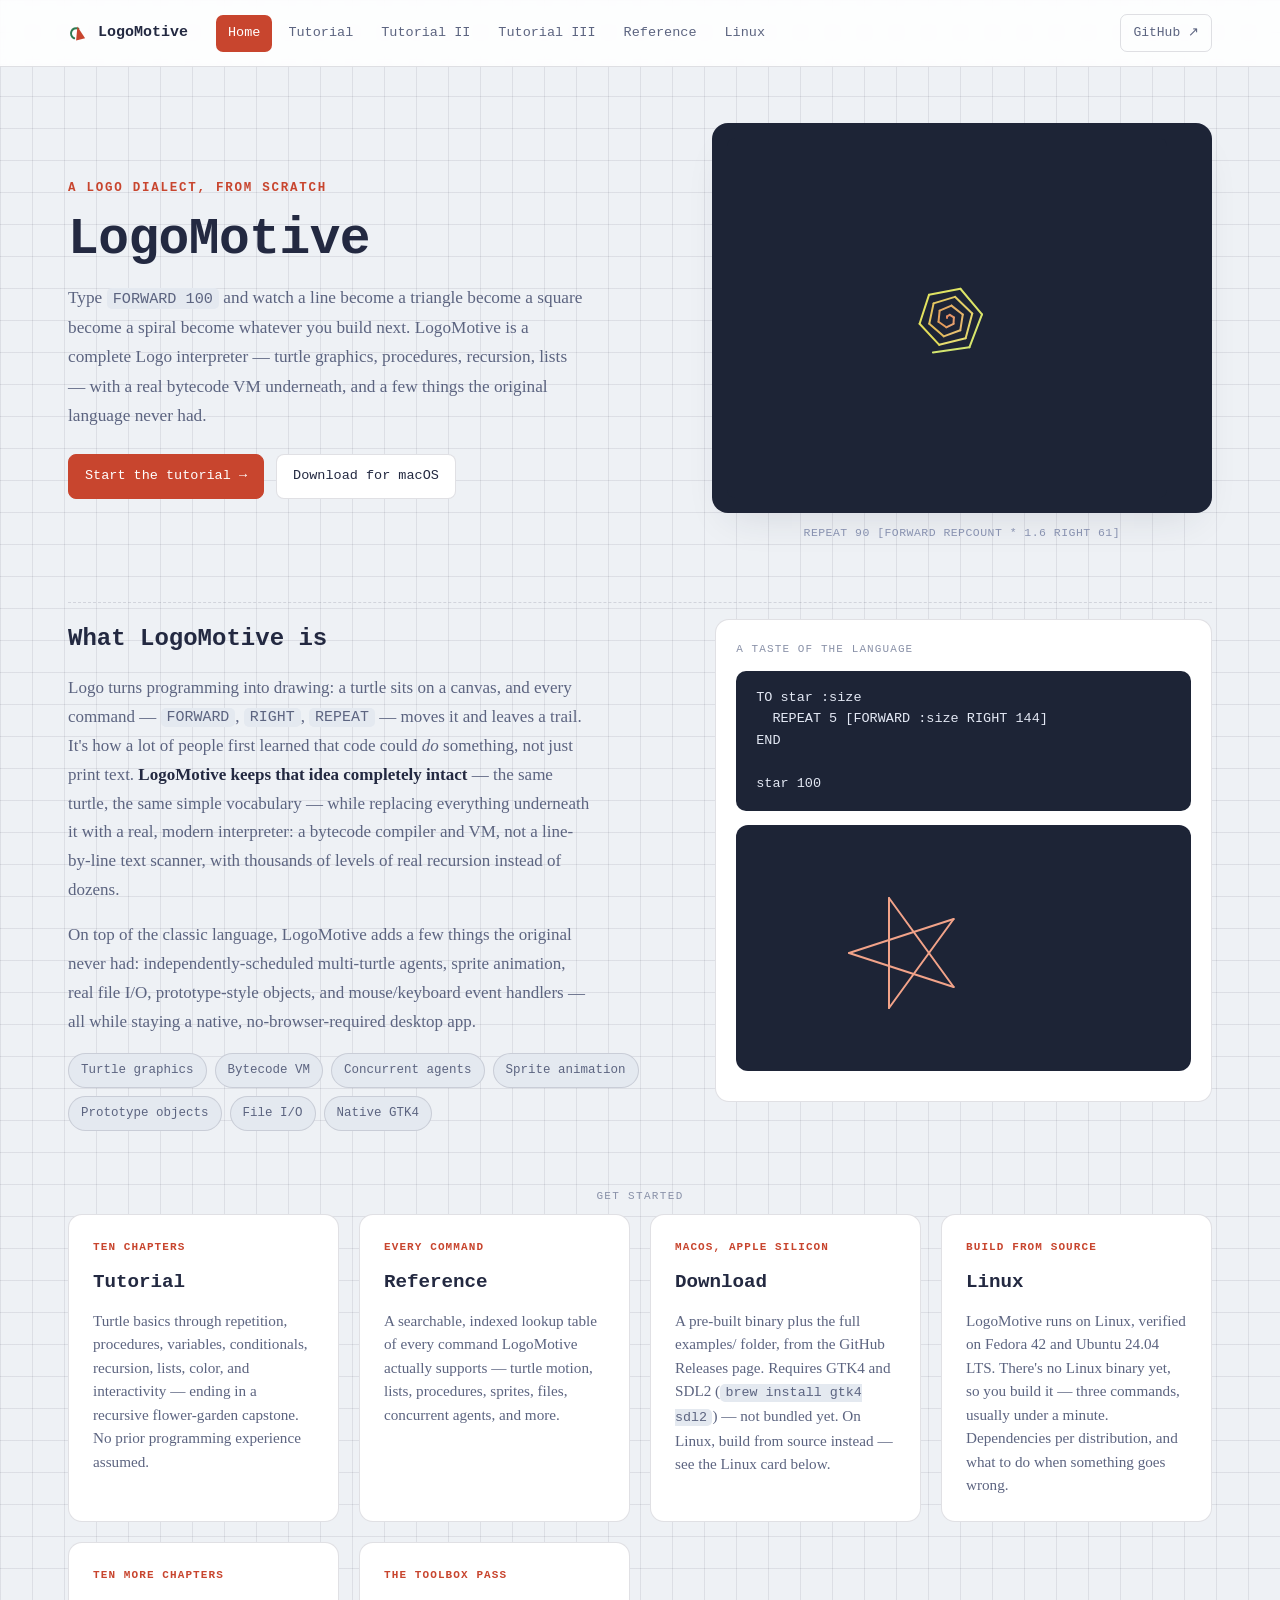
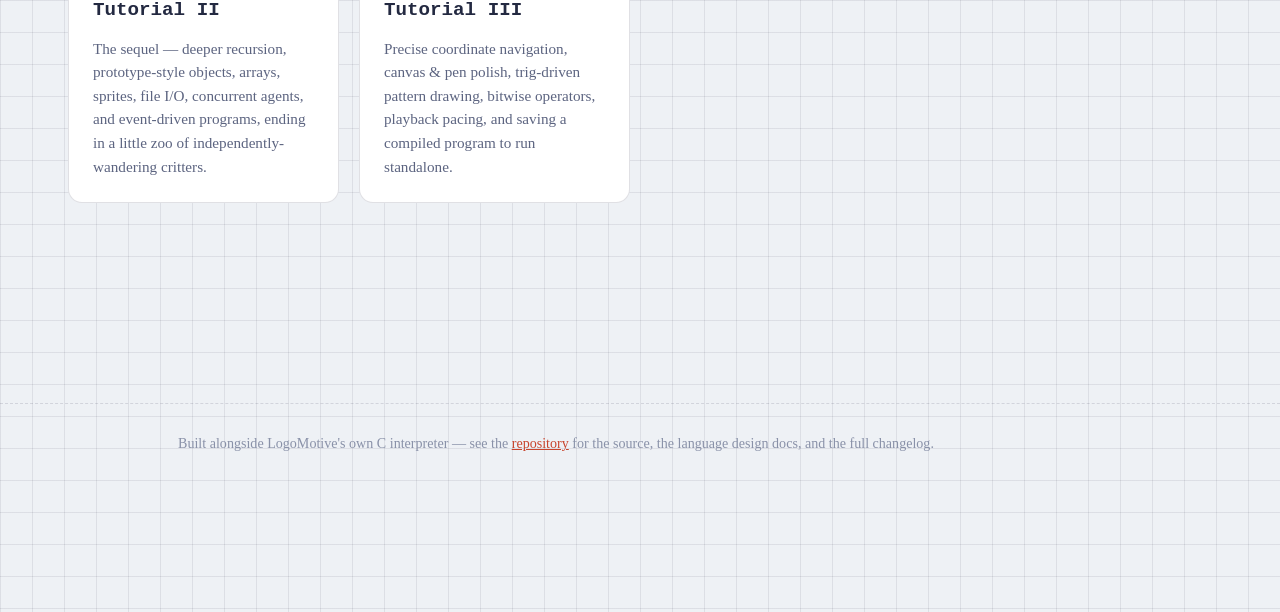
==== commit ef7b3805: "Add a Linux build guide page to the website website/linux.html: what you need, getting the source, p" ====
--- a/website/index.html
+++ b/website/index.html
@@ -24,6 +24,7 @@
       <a href="tutorial-2.html">Tutorial II</a>
       <a href="tutorial-3.html">Tutorial III</a>
       <a href="reference.html">Reference</a>
+      <a href="linux.html">Linux</a>
     </nav>
     <a class="site-github" href="https://github.com/hansolovkarlsson/LogoMotive" target="_blank" rel="noopener">GitHub &#8599;</a>
   </div>
@@ -119,14 +120,20 @@
       sprites, files, concurrent agents, and more.</p>
     </a>
     <a class="card" href="https://github.com/hansolovkarlsson/LogoMotive/releases/latest" target="_blank" rel="noopener">
-      <p class="card-eyebrow">macOS binary · Linux from source</p>
+      <p class="card-eyebrow">macOS, Apple Silicon</p>
       <h3>Download</h3>
-      <p>A pre-built binary for Apple Silicon, plus the full examples/
-      folder, from the GitHub Releases page. Requires GTK4 and SDL2
-      (<code class="inline">brew install gtk4 sdl2</code>) — not bundled
-      yet. LogoMotive also runs on Linux, verified on Fedora 42 and
-      Ubuntu 24.04 LTS, but there's no Linux binary yet — build from
-      source, which is two commands; see the README.</p>
+      <p>A pre-built binary plus the full examples/ folder, from the
+      GitHub Releases page. Requires GTK4 and SDL2 (<code class="inline">brew
+      install gtk4 sdl2</code>) — not bundled yet. On Linux, build from
+      source instead — see the Linux card below.</p>
+    </a>
+    <a class="card" href="linux.html">
+      <p class="card-eyebrow">Build from source</p>
+      <h3>Linux</h3>
+      <p>LogoMotive runs on Linux, verified on Fedora 42 and Ubuntu
+      24.04 LTS. There's no Linux binary yet, so you build it — three
+      commands, usually under a minute. Dependencies per distribution,
+      and what to do when something goes wrong.</p>
     </a>
     <a class="card" href="tutorial-2.html">
       <p class="card-eyebrow">Ten more chapters</p>
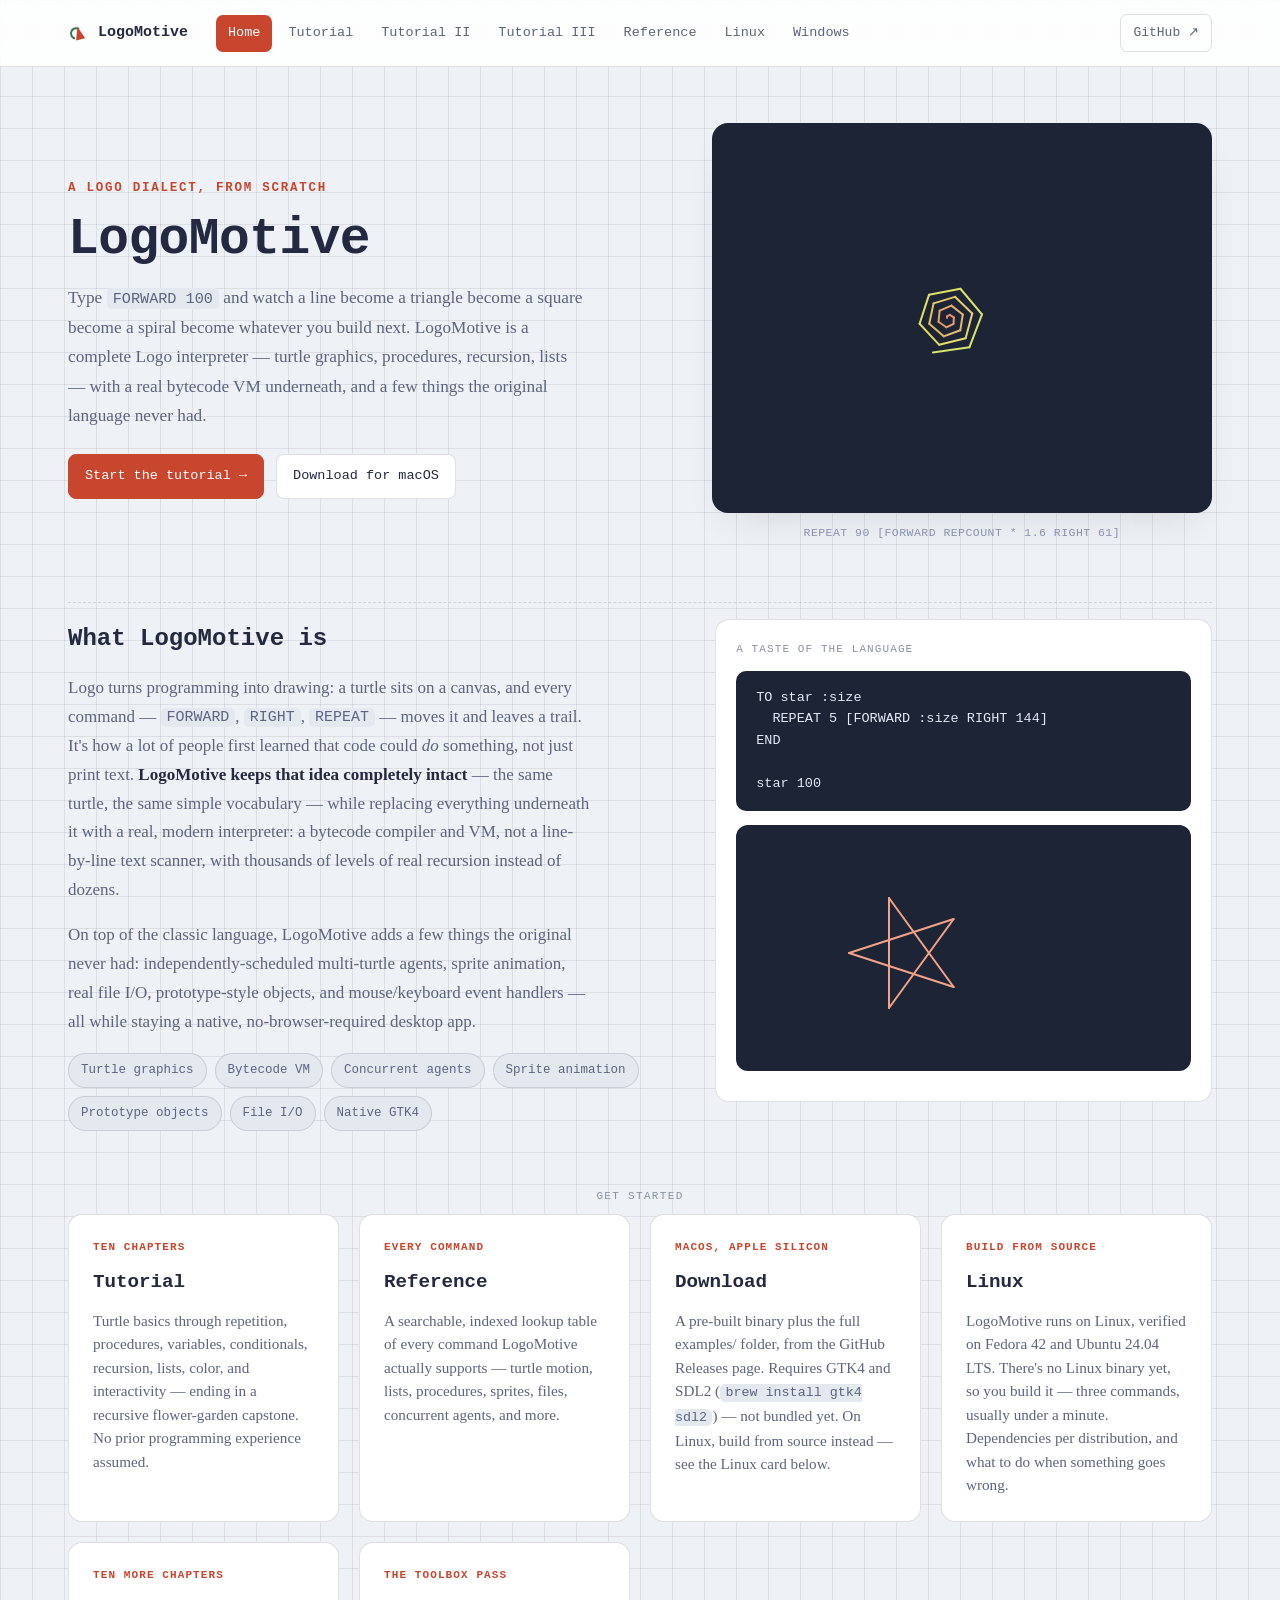
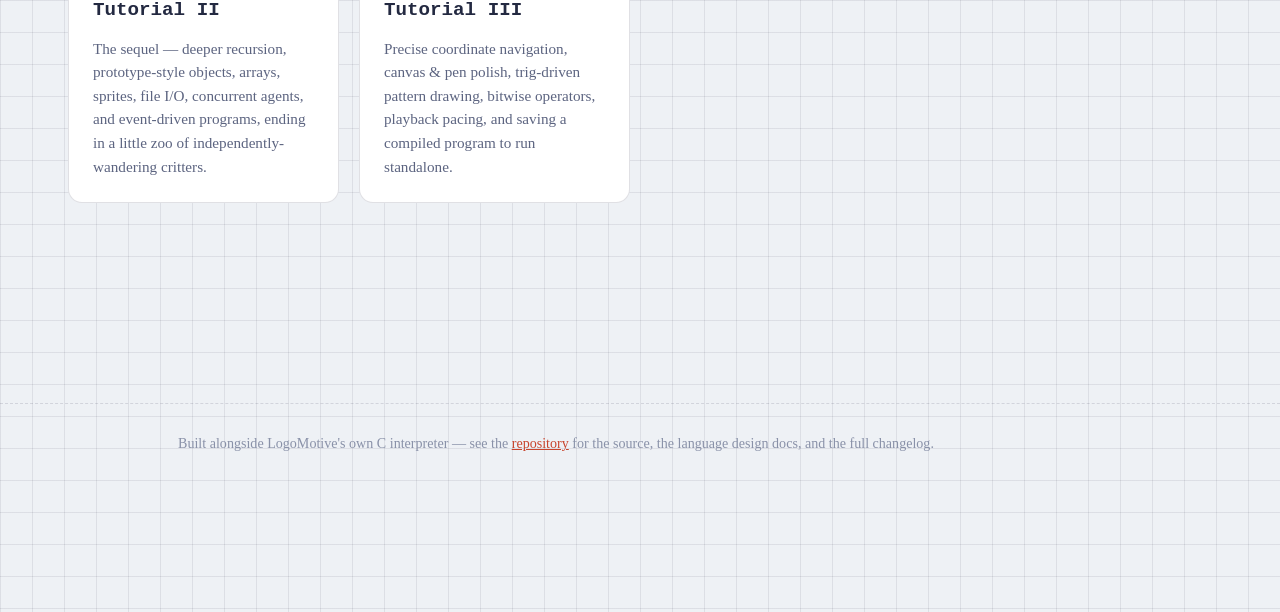
==== commit 31ee4373: "website: a Windows build guide, alongside the Linux one website/windows.html mirrors linux.html's st" ====
--- a/website/index.html
+++ b/website/index.html
@@ -25,6 +25,7 @@
       <a href="tutorial-3.html">Tutorial III</a>
       <a href="reference.html">Reference</a>
       <a href="linux.html">Linux</a>
+      <a href="windows.html">Windows</a>
     </nav>
     <a class="site-github" href="https://github.com/hansolovkarlsson/LogoMotive" target="_blank" rel="noopener">GitHub &#8599;</a>
   </div>
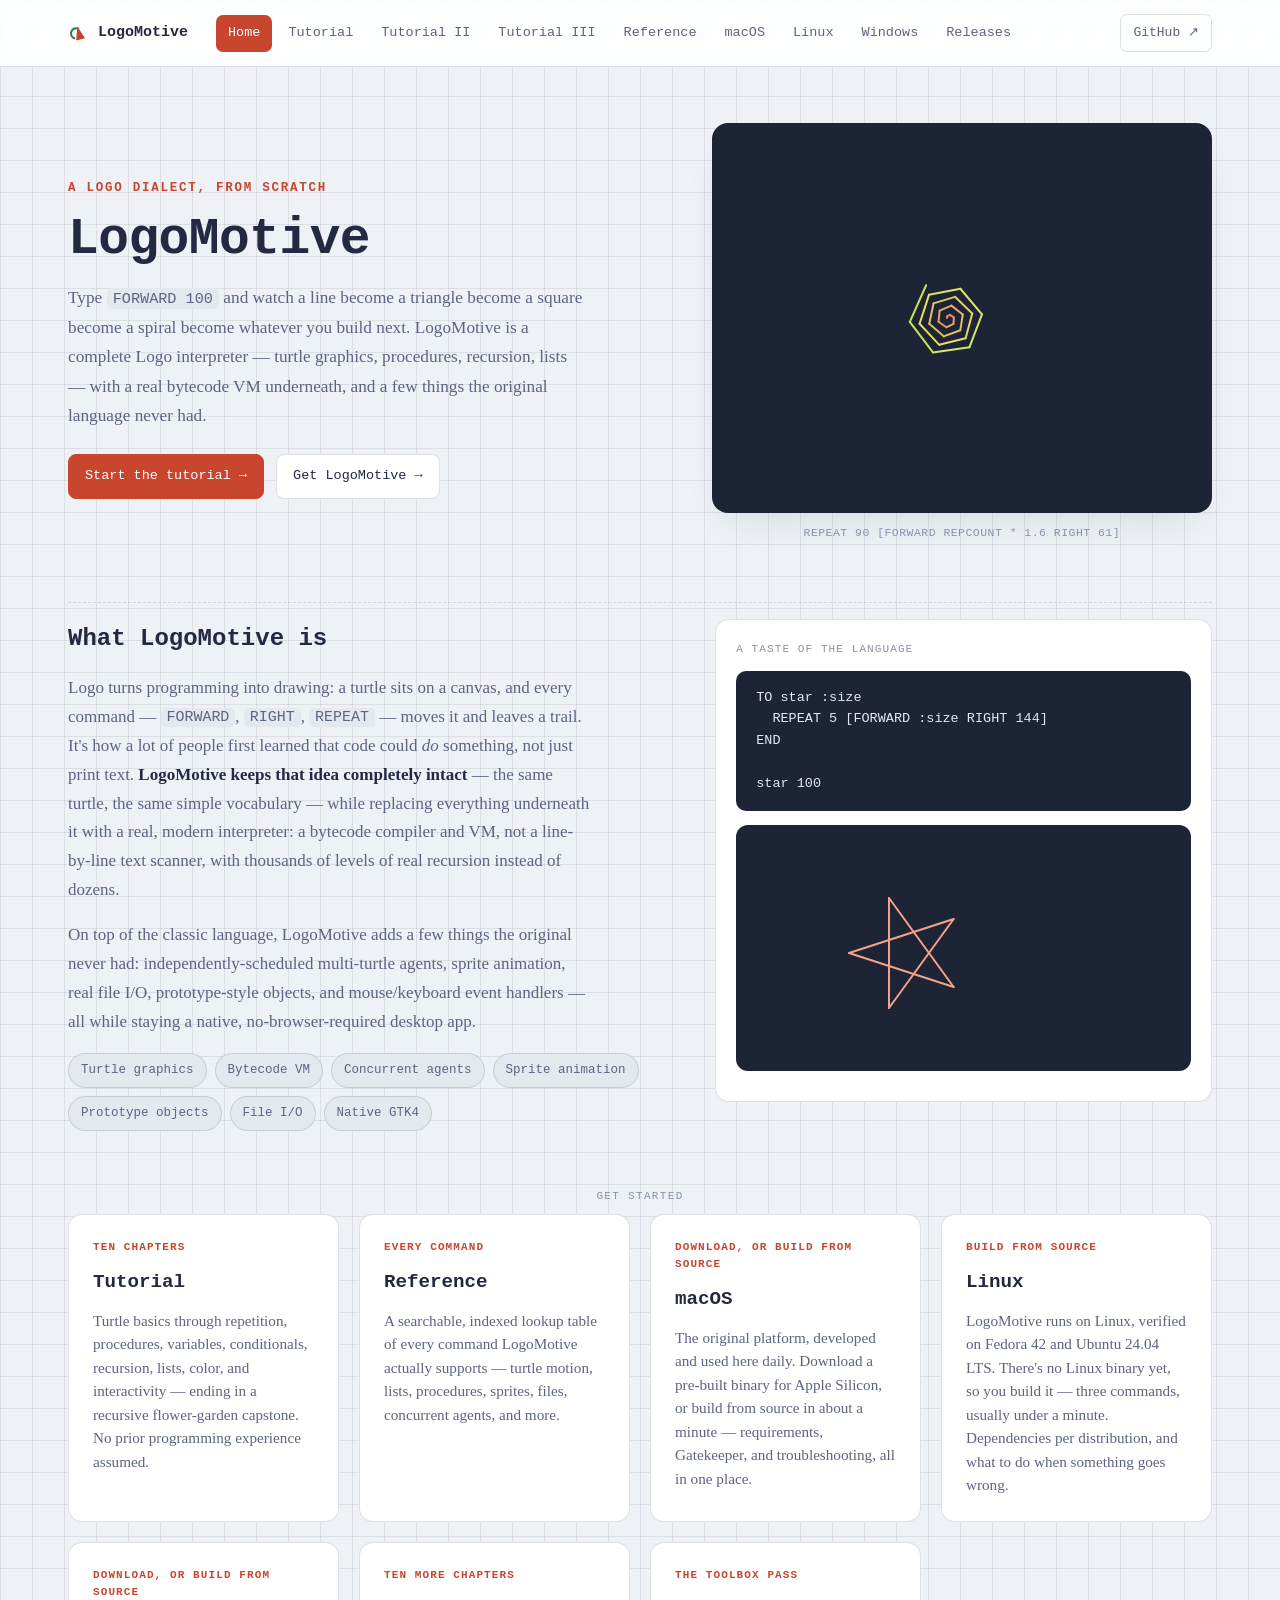
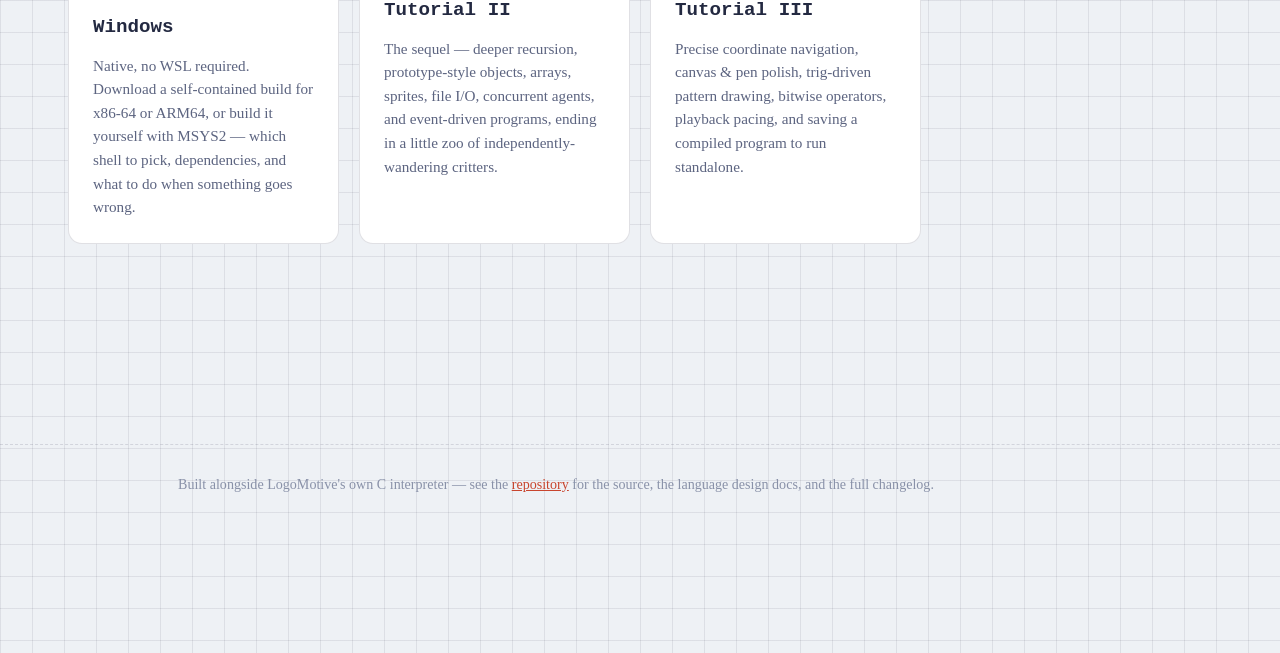
==== commit 3a1c5f5b: "website: give macOS its own landing page, add a Releases link The macOS download button and card wen" ====
--- a/website/index.html
+++ b/website/index.html
@@ -24,8 +24,10 @@
       <a href="tutorial-2.html">Tutorial II</a>
       <a href="tutorial-3.html">Tutorial III</a>
       <a href="reference.html">Reference</a>
+      <a href="macos.html">macOS</a>
       <a href="linux.html">Linux</a>
       <a href="windows.html">Windows</a>
+      <a href="https://github.com/hansolovkarlsson/LogoMotive/releases" target="_blank" rel="noopener">Releases</a>
     </nav>
     <a class="site-github" href="https://github.com/hansolovkarlsson/LogoMotive" target="_blank" rel="noopener">GitHub &#8599;</a>
   </div>
@@ -47,7 +49,7 @@
       </p>
       <div class="hero-actions">
         <a class="btn primary" href="tutorial.html">Start the tutorial &rarr;</a>
-        <a class="btn" href="https://github.com/hansolovkarlsson/LogoMotive/releases/latest" target="_blank" rel="noopener">Download for macOS</a>
+        <a class="btn" href="macos.html">Get LogoMotive &rarr;</a>
       </div>
     </div>
     <div>
@@ -120,13 +122,13 @@
       LogoMotive actually supports — turtle motion, lists, procedures,
       sprites, files, concurrent agents, and more.</p>
     </a>
-    <a class="card" href="https://github.com/hansolovkarlsson/LogoMotive/releases/latest" target="_blank" rel="noopener">
-      <p class="card-eyebrow">macOS, Apple Silicon</p>
-      <h3>Download</h3>
-      <p>A pre-built binary plus the full examples/ folder, from the
-      GitHub Releases page. Requires GTK4 and SDL2 (<code class="inline">brew
-      install gtk4 sdl2</code>) — not bundled yet. On Linux, build from
-      source instead — see the Linux card below.</p>
+    <a class="card" href="macos.html">
+      <p class="card-eyebrow">Download, or build from source</p>
+      <h3>macOS</h3>
+      <p>The original platform, developed and used here daily. Download
+      a pre-built binary for Apple Silicon, or build from source in
+      about a minute — requirements, Gatekeeper, and troubleshooting,
+      all in one place.</p>
     </a>
     <a class="card" href="linux.html">
       <p class="card-eyebrow">Build from source</p>
@@ -135,6 +137,13 @@
       24.04 LTS. There's no Linux binary yet, so you build it — three
       commands, usually under a minute. Dependencies per distribution,
       and what to do when something goes wrong.</p>
+    </a>
+    <a class="card" href="windows.html">
+      <p class="card-eyebrow">Download, or build from source</p>
+      <h3>Windows</h3>
+      <p>Native, no WSL required. Download a self-contained build for
+      x86-64 or ARM64, or build it yourself with MSYS2 — which shell to
+      pick, dependencies, and what to do when something goes wrong.</p>
     </a>
     <a class="card" href="tutorial-2.html">
       <p class="card-eyebrow">Ten more chapters</p>
